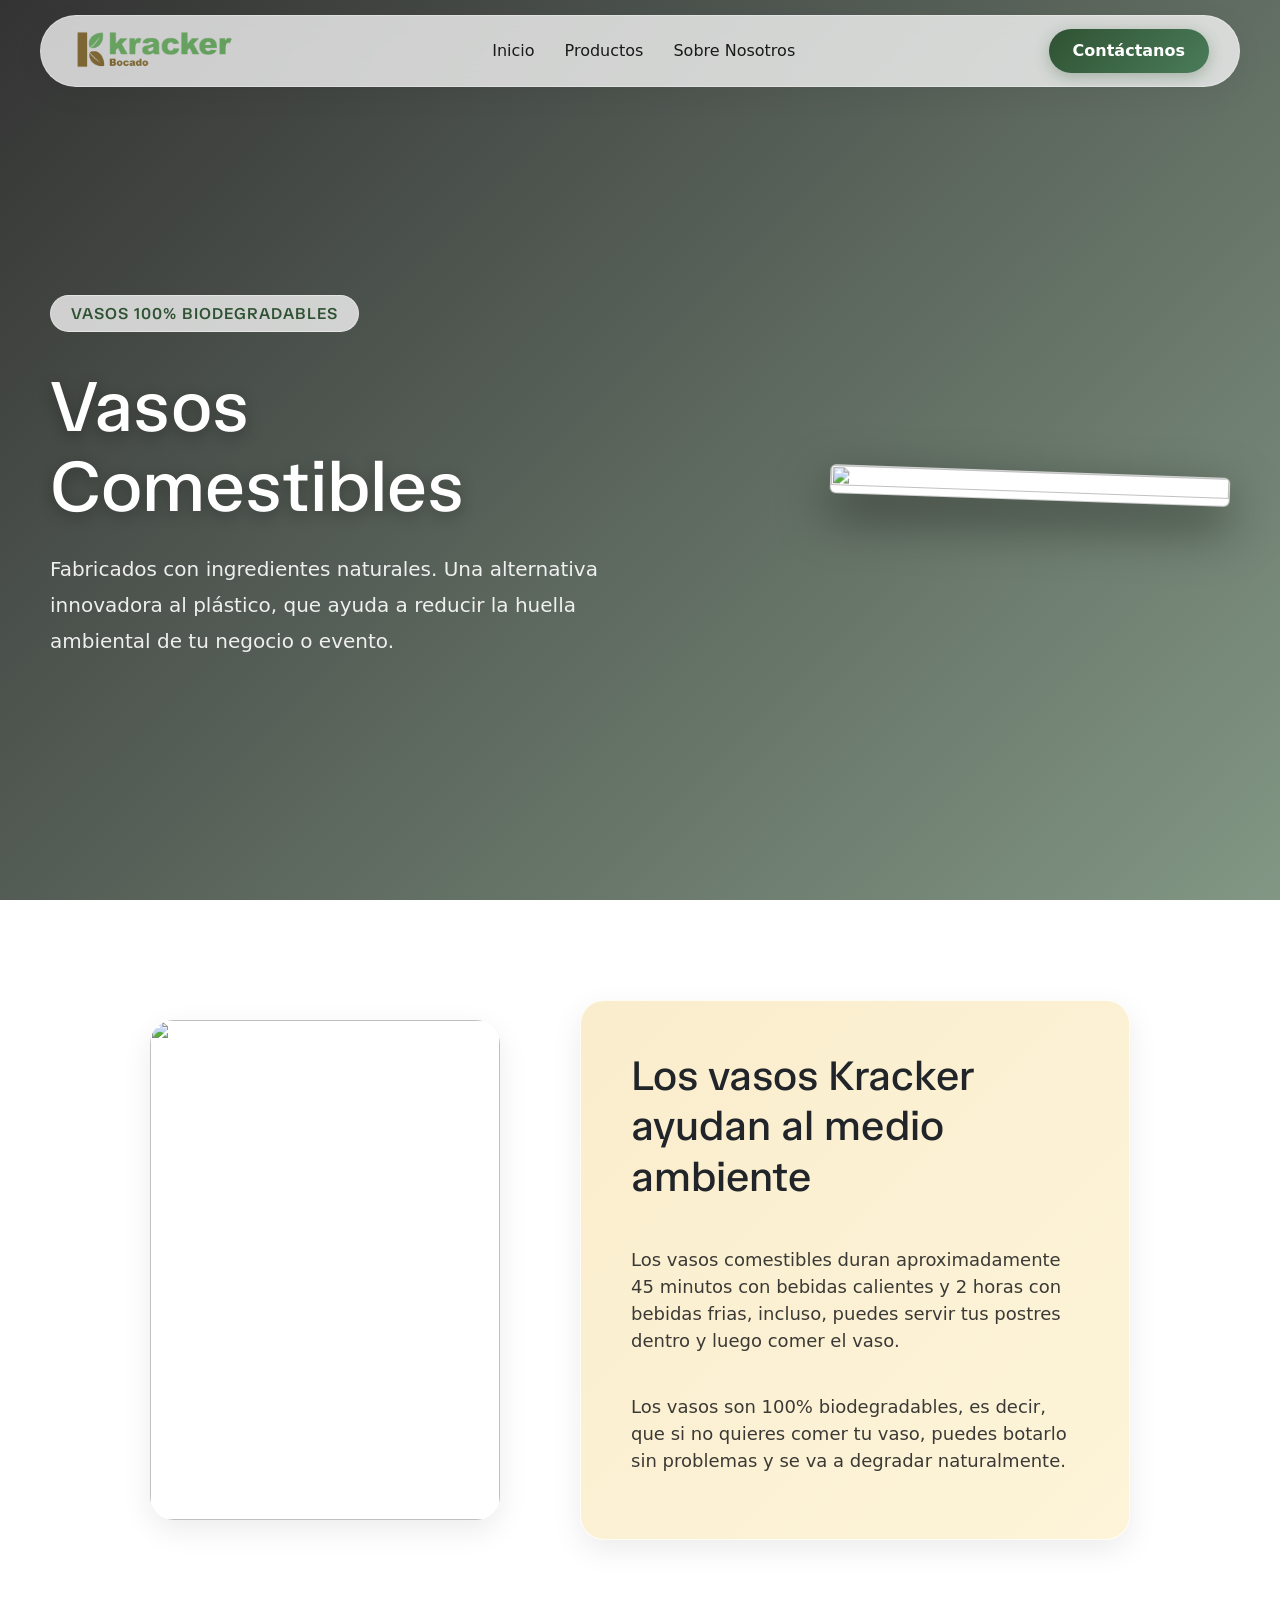
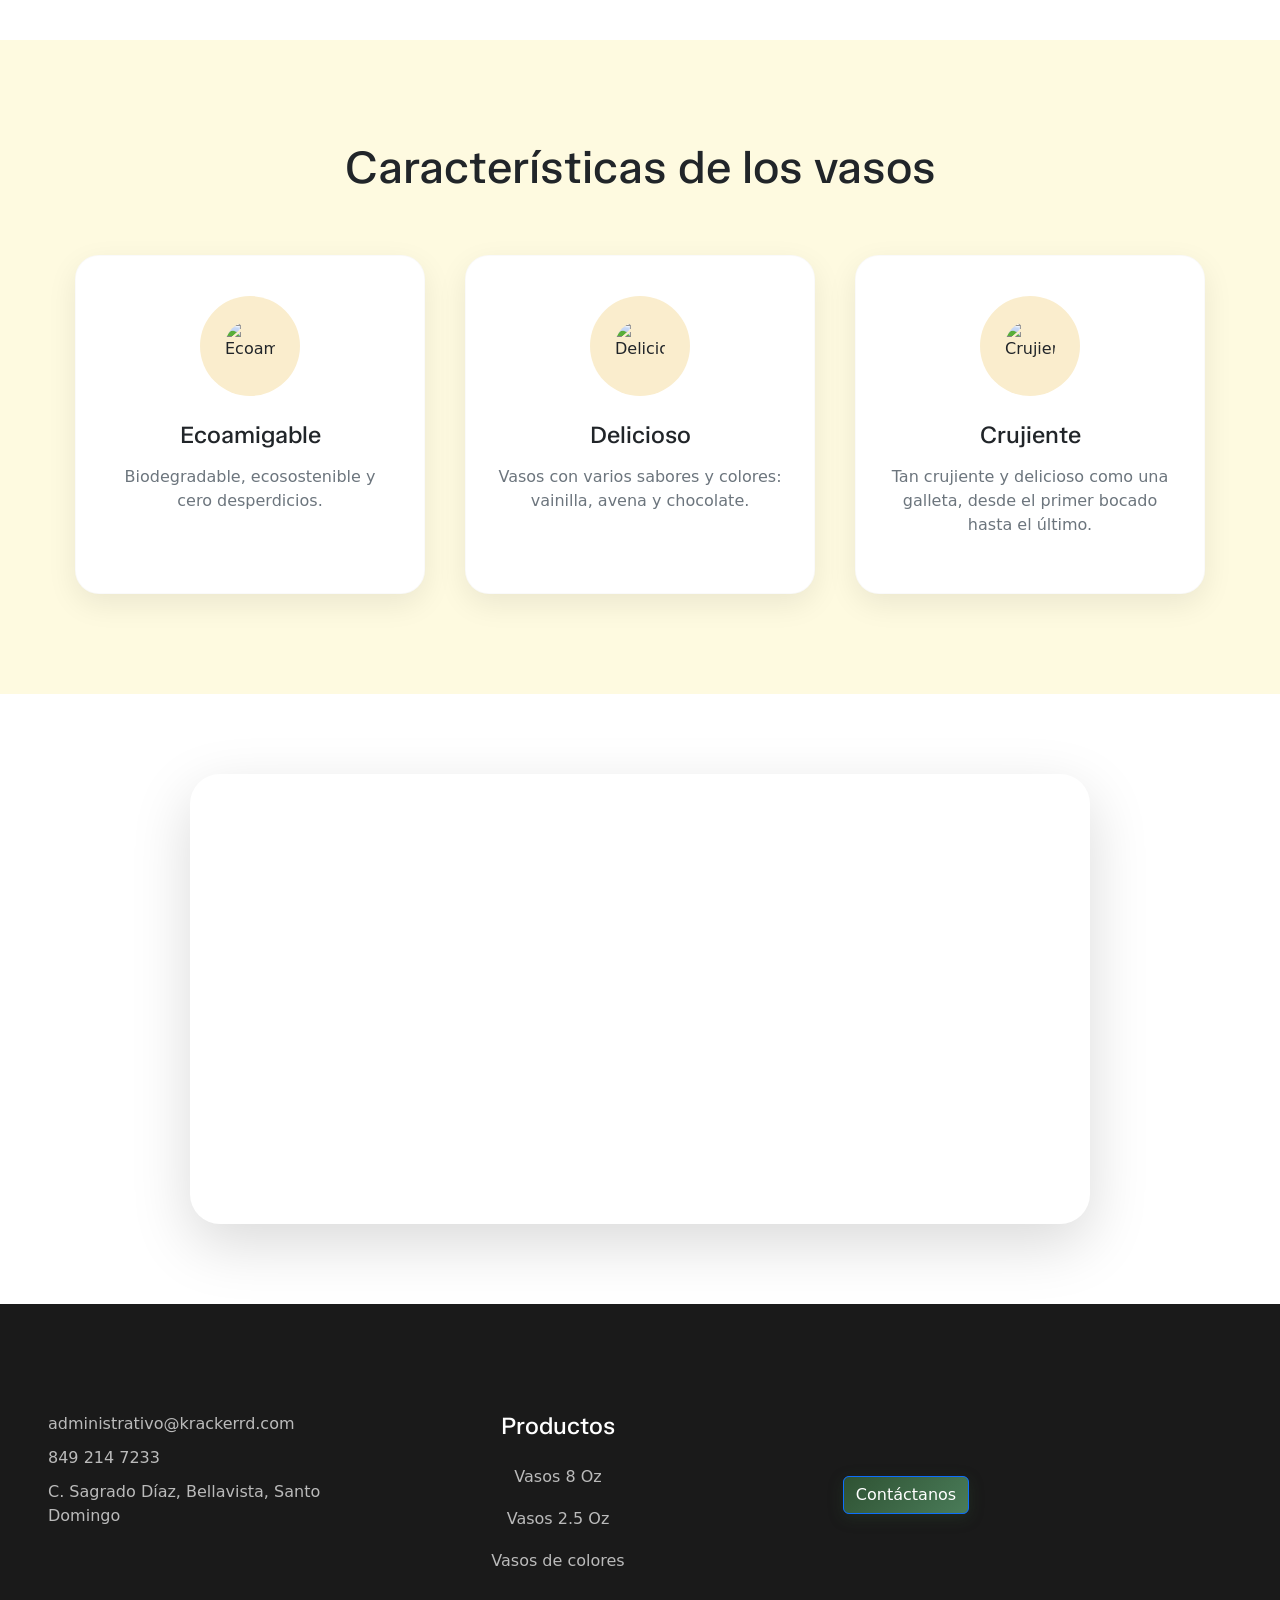
==== index.html @ 00e5e2a7 "Añadiendo mi proyecto a github" ====
<!DOCTYPE html>
<html lang="en">
<head>  
    <meta charset="UTF-8">
    <meta name="viewport" content="width=device-width, initial-scale=1.0">
    <meta name="description" content="Vasos 100% biodegradables y comestibles Kracker. Una alternativa eco-amigable y deliciosa al plástico.">
    <link rel="stylesheet" href="css/normalize.css">
    <link rel="preload" href="css/styles.css" as="style">
    <link rel="stylesheet" href="css/styles.css">
    <link rel="preconnect" href="https://fonts.googleapis.com">
    <link rel="preconnect" href="https://fonts.gstatic.com" crossorigin>
    <link href="https://fonts.googleapis.com/css2?family=TASA+Orbiter:wght@400..800&display=swap" rel="stylesheet">
    <link href="https://cdn.jsdelivr.net/npm/bootstrap@5.3.8/dist/css/bootstrap.min.css" rel="stylesheet" integrity="sha384-sRIl4kxILFvY47J16cr9ZwB07vP4J8+LH7qKQnuqkuIAvNWLzeN8tE5YBujZqJLB" crossorigin="anonymous">
    <title>Kracker - Vasos Comestibles y Biodegradables</title>
</head>
<body>
    <nav class="NavBar">
        <a href="index.html"><img src="/imagenes/Kracker Logo.png" alt="Logo" class="logo"></a>
        <div class="nav-links">
            <a href="index.html">Inicio</a>
            <a href="productos.html">Productos</a>
            <a href="Nosotros.html">Sobre Nosotros</a>
        </div>
        <a href="contacto.html" class="btn-contacto">Contáctanos</a>
    </nav>

    <section class="Inicial">
        <div class="overlay"></div>
        <div class="contenido">
            <div class="texto">
                <h4>Vasos 100% Biodegradables</h4>
                <h2>Vasos Comestibles</h2>
                <p>Fabricados con ingredientes naturales. Una alternativa innovadora al plástico, que ayuda a reducir la huella ambiental de tu negocio o evento.</p>
            </div>

            <div class="card">
                <img src="/imagenes/Vaso bien decorado.JPG" alt="" >
            </div>
        </div>
    </section>

    <section class="SecMedia">
        <div class="contenidoMedio">
            <div class="cardMedio">
                <img src="/imagenes/VasoAvena.JPG" alt="">
            </div>

            <div class="card2">
                <div>
                    <h2>Los vasos Kracker ayudan al medio ambiente</h2><br>
                    <p>Los vasos comestibles duran aproximadamente 45 minutos con bebidas calientes y 2 horas con bebidas frias, incluso, puedes servir tus postres dentro y luego comer el vaso.</p><br>
                    <p>Los vasos son 100% biodegradables, es decir, que si no quieres comer tu vaso, puedes botarlo sin problemas y se va a degradar naturalmente.</p>
                </div>
            </div>
        </div>

    </section>

    <section class="Seccion3">
        <h2>Características de los vasos</h2>
        <div class="Caracteristicas">
            <div class="CaracteristicasCard">
                <img class="ecology" src="https://www.svgrepo.com/show/147046/ecology.svg" alt="Ecoamigable">
                <h4>Ecoamigable</h4>
                <p>Biodegradable, ecosostenible y cero desperdicios.</p>
            </div>

            <div class="CaracteristicasCard">
                <img src="https://www.svgrepo.com/show/453029/yummy.svg" alt="Delicioso">
                <h4>Delicioso</h4>
                <p>Vasos con varios sabores y colores: vainilla, avena y chocolate.</p>
            </div>

            <div class="CaracteristicasCard">
                <img src="https://www.svgrepo.com/show/313768/cookie-bite-solid.svg" alt="Crujiente">
                <h4>Crujiente</h4>
                <p>Tan crujiente y delicioso como una galleta, desde el primer bocado hasta el último.</p>
            </div>
        </div>
    </section>
    
    <div class="ContenedorVideo">
        <video src="./imagenes/La linda.mov" autoplay loop muted></video>
    </div>

    <footer class="mt-auto">
        <div class="row text-white container p-5"> 
            <div class="col-md-4 ">
                <p>administrativo@krackerrd.com</p>
                <p>849 214 7233</p>
                <p>C. Sagrado Díaz, Bellavista,  Santo Domingo</p>
            </div>
    
            <div class="col-md-4 text-center">
                <h2>Productos</h2>

                <div class="d-flex  align-items-center footerA">
                    <a class="Productos p-1" href="#">Vasos 8 Oz</a>
                    <a class="Productos p-1" href="#">Vasos 2.5 Oz</a>
                    <a class="Productos p-1" href="#">Vasos de colores</a>
                </div>
            </div>
    
            <div class="col-md-4 d-flex justify-content-center align-items-center">
                <button class="btn btn-primary">Contáctanos</button>
            </div>
        </div>
    </footer>


</body>
</html>
---- css/styles.css ----
@import url('https://fonts.googleapis.com/css2?family=Outfit:wght@300;400;500;600;700&display=swap');

:root {
    /* Color Palette - Eco Premium */
    --primary-color: #2F5233;     /* Elegant Forest Green */
    --primary-light: #4A7C59;    /* Lighter Green */
    --accent-color: #D4A373;     /* Elegant Gold/Tan */
    --accent-light: #FAEDCD;     /* Soft Cream */
    --bg-color: #FEFAE0;         /* Warm Off-white */
    --text-dark: #1A1A1A;        /* Almost Black for text */
    --text-light: #6c757d;       /* Soft Gray */
    --white: #FFFFFF;
    
    /* Glassmorphism */
    --glass-bg: rgba(255, 255, 255, 0.75);
    --glass-border: rgba(255, 255, 255, 0.3);
    --glass-shadow: 0 8px 32px 0 rgba(0, 0, 0, 0.05);
    
    /* Effects */
    --card-shadow: 0 10px 30px rgba(0, 0, 0, 0.08);
    --card-shadow-hover: 0 15px 40px rgba(47, 82, 51, 0.15);
    --transition: all 0.3s cubic-bezier(0.25, 0.8, 0.25, 1);
    
    /* Typography */
    --font-heading: "TASA Orbiter", "Outfit", sans-serif;
    --font-body: "Outfit", sans-serif;
}

* {
    box-sizing: border-box;
    margin: 0;
    padding: 0;
}

body {
    font-family: var(--font-body);
    background-color: var(--bg-color);
    color: var(--text-dark);
    line-height: 1.6;
    overflow-x: hidden;
}

h1, h2, h3, h4, h5, h6 {
    font-family: var(--font-heading);
    font-weight: 700;
    color: var(--primary-color);
}

/* Animations */
@keyframes fadeInDown {
    from { opacity: 0; transform: translateY(-20px); }
    to { opacity: 1; transform: translateY(0); }
}

@keyframes fadeInUp {
    from { opacity: 0; transform: translateY(20px); }
    to { opacity: 1; transform: translateY(0); }
}

/* Navbar Premium Glassmorphism */
.NavBar {
    position: fixed;
    top: 15px;
    left: 50%;
    transform: translateX(-50%);
    width: 95%;
    max-width: 1200px;
    z-index: 1000;
    display: flex;
    align-items: center;
    justify-content: space-between;
    padding: 10px 30px;
    
    /* Glass effect */
    background: var(--glass-bg);
    backdrop-filter: blur(12px);
    -webkit-backdrop-filter: blur(12px);
    border: 1px solid var(--glass-border);
    border-radius: 50px;
    box-shadow: var(--glass-shadow);
    
    animation: fadeInDown 0.8s ease-out;
}

.NavBar .logo {
    height: 50px;
    transition: transform 0.3s ease;
}

.NavBar .logo:hover {
    transform: scale(1.05);
}

.NavBar .nav-links {
    display: flex;
    gap: 30px;
}

.NavBar .nav-links a {
    text-decoration: none;
    color: var(--text-dark);
    font-weight: 500;
    font-size: 16px;
    transition: var(--transition);
    position: relative;
}

.NavBar .nav-links a::after {
    content: '';
    position: absolute;
    width: 0;
    height: 2px;
    bottom: -4px;
    left: 0;
    background-color: var(--primary-color);
    transition: var(--transition);
}

.NavBar .nav-links a:hover {
    color: var(--primary-color);
}

.NavBar .nav-links a:hover::after {
    width: 100%;
}

.btn-contacto, .btn-primary {
    background: linear-gradient(135deg, var(--primary-color), var(--primary-light));
    color: var(--white);
    padding: 10px 24px;
    border-radius: 30px;
    font-weight: 600;
    text-decoration: none;
    border: none;
    transition: var(--transition);
    box-shadow: 0 4px 15px rgba(47, 82, 51, 0.3);
    cursor: pointer;
}

.btn-contacto:hover, .btn-primary:hover {
    transform: translateY(-2px);
    box-shadow: 0 6px 20px rgba(47, 82, 51, 0.4);
    color: var(--white);
}

/* Home - Hero Section */
.Inicial {
    position: relative;
    width: 100%;
    min-height: 100vh;
    display: flex;
    align-items: center;
    justify-content: center;
    padding: 120px 50px 50px;
    background-image: url('../imagenes/FondoKracker.JPG');
    background-size: cover;
    background-position: center;
    background-attachment: fixed;
}

.overlay {
    position: absolute;
    top: 0;
    left: 0;
    width: 100%;
    height: 100%;
    background: linear-gradient(135deg, rgba(0,0,0,0.8) 0%, rgba(47,82,51,0.6) 100%);
    z-index: 1;
}

.contenido {
    display: flex;
    align-items: center;
    justify-content: space-between;
    max-width: 1200px;
    width: 100%;
    gap: 60px;
    position: relative;
    z-index: 2;
    animation: fadeInUp 1s ease-out 0.3s both;
}

.texto {
    color: var(--white);
    max-width: 600px;
}

.texto h4 {
    background: var(--glass-bg);
    backdrop-filter: blur(10px);
    color: var(--primary-color);
    display: inline-block;
    padding: 8px 20px;
    border-radius: 30px;
    margin-bottom: 20px;
    font-size: 16px;
    font-weight: 600;
    text-transform: uppercase;
    letter-spacing: 1px;
    border: 1px solid rgba(255,255,255,0.4);
}

.texto h2 {
    font-size: 72px;
    line-height: 1.1;
    margin: 15px 0 25px;
    color: var(--white);
    text-shadow: 0 4px 15px rgba(0,0,0,0.3);
}

.texto p {
    font-size: 20px;
    line-height: 1.8;
    color: rgba(255,255,255,0.9);
    font-weight: 300;
}

.card {
    width: 400px;
    height: 500px;
    border-radius: 20px;
    overflow: hidden;
    box-shadow: 0 20px 50px rgba(0,0,0,0.5);
    border: 2px solid rgba(255,255,255,0.1);
    transform: rotate(2deg);
    transition: var(--transition);
}

.card:hover {
    transform: rotate(0deg) scale(1.02);
}

.card img {
    width: 100%;
    height: 100%;
    object-fit: cover;
}

/* Home - Middle Section */
.SecMedia {
    position: relative;
    width: 100%;
    padding: 100px 50px;
    background-color: var(--white);
    overflow: hidden;
}

.contenidoMedio {
    display: flex;
    align-items: center;
    justify-content: center;
    max-width: 1200px;
    margin: 0 auto;
    gap: 80px;
}

.cardMedio {
    width: 350px;
    height: 500px;
    border-radius: 24px;
    overflow: hidden;
    box-shadow: var(--card-shadow);
    position: relative;
    transition: var(--transition);
}

.cardMedio:hover {
    transform: translateY(-10px);
    box-shadow: var(--card-shadow-hover);
}

.cardMedio img {
    width: 100%;
    height: 100%;
    object-fit: cover;
}

.card2 {
    width: 550px;
    border-radius: 24px;
    background: linear-gradient(135deg, var(--accent-light), #fdf4d9);
    padding: 50px;
    box-shadow: var(--card-shadow);
    border: 1px solid rgba(255,255,255,0.8);
}

.card2 h2 {
    font-size: 42px;
    margin-bottom: 20px;
    line-height: 1.2;
}

.card2 p {
    font-size: 18px;
    color: var(--text-dark);
    margin-bottom: 15px;
    opacity: 0.85;
}

/* Home - Features */
.Seccion3 {
    padding: 100px 20px;
    background-color: var(--bg-color);
    text-align: center;
}

.Seccion3 h2 {
    font-size: 46px;
    margin-bottom: 60px;
}

.Caracteristicas {
    display: flex;
    justify-content: center;
    gap: 40px;
    max-width: 1200px;
    margin: 0 auto;
    flex-wrap: wrap;
}

.CaracteristicasCard {
    background-color: var(--white);
    border-radius: 24px;
    flex: 1 1 300px;
    max-width: 350px;
    display: flex;
    flex-direction: column;
    align-items: center;
    padding: 40px 30px;
    box-shadow: var(--card-shadow);
    transition: var(--transition);
    border: 1px solid rgba(0,0,0,0.02);
}

.CaracteristicasCard img {
    width: 100px;
    height: 100px;
    padding: 25px;
    background: var(--accent-light);
    border-radius: 50%;
    margin-bottom: 25px;
    transition: var(--transition);
}

.CaracteristicasCard:hover {
    transform: translateY(-10px);
    box-shadow: var(--card-shadow-hover);
}

.CaracteristicasCard:hover img {
    background: var(--primary-light);
    transform: rotate(10deg);
}

.CaracteristicasCard h4 {
    font-size: 24px;
    margin-bottom: 15px;
}

.CaracteristicasCard p {
    font-size: 16px;
    color: var(--text-light);
    text-align: center;
}

/* Home - Video Section */
.ContenedorVideo {
    display: flex;
    justify-content: center;
    align-items: center;
    padding: 80px 20px;
    background-color: var(--white);
}

video {
    max-width: 900px;
    width: 100%;
    border-radius: 30px;
    box-shadow: 0 20px 60px rgba(0,0,0,0.15);
    outline: none;
}

/* Products Page */
.ProductosContainer {
    display: flex;
    max-width: 1200px;
    margin: 0 auto;
    gap: 60px;
    padding: 150px 40px 80px;
}

.ImagenVertical {
    flex: 1;
    position: sticky;
    top: 100px;
    height: fit-content;
}

.ImagenVertical img {
    width: 100%;
    border-radius: 24px;
    box-shadow: var(--card-shadow);
}

.ProductosDerecha {
    flex: 1.5;
    display: grid;
    grid-template-columns: repeat(auto-fill, minmax(280px, 1fr));
    gap: 30px;
}

.producto {
    background: var(--white);
    border-radius: 20px;
    overflow: hidden;
    box-shadow: var(--card-shadow);
    transition: var(--transition);
    border: 1px solid rgba(0,0,0,0.03);
}

.producto:hover {
    transform: translateY(-8px);
    box-shadow: var(--card-shadow-hover);
}

.producto img {
    width: 100%;
    height: 250px;
    object-fit: cover;
    transition: transform 0.5s ease;
}

.producto:hover img {
    transform: scale(1.05);
}

.producto h3 {
    margin: 20px 20px 10px;
    font-size: 22px;
}

.producto p {
    font-size: 15px;
    color: var(--text-light);
    margin: 0 20px 25px;
}

/* Coffee Section */
.SectionCafe {
    margin: 80px auto 120px;
    max-width: 1200px;
    position: relative;
    height: 500px;
    display: flex;
    align-items: center;
    padding: 0 40px;
}

.SectionCafe .TextoCafe {
    width: 500px;
    background: var(--glass-bg);
    backdrop-filter: blur(15px);
    border-radius: 30px;
    border: 1px solid rgba(255,255,255,0.5);
    box-shadow: var(--card-shadow);
    padding: 60px 50px;
    position: absolute;
    left: 40px;
    z-index: 2;
}

.SectionCafe .TextoCafe h1 {
    font-size: 48px;
    margin-bottom: 20px;
    color: #6d4c41;
}

.SectionCafe .TextoCafe p {
    font-size: 18px;
    color: var(--text-dark);
}

.ImgCafe {
    position: absolute;
    right: 40px;
    width: 65%;
    height: 100%;
    border-radius: 40px;
    overflow: hidden;
    box-shadow: var(--card-shadow);
}

.ImgCafe img {
    width: 100%;
    height: 100%;
    object-fit: cover;
}

/* About Us Page */
.Nosh1 {
    font-size: 64px;
    text-align: center;
    padding-top: 160px;
    margin-bottom: 40px;
    color: var(--primary-color);
}

.NosContenedor {
    max-width: 1200px;
    margin: 0 auto;
    padding: 0 40px 100px;
    display: flex;
    flex-direction: column;
    gap: 80px;
}

.ParteArriba, .ParteAbajo {
    display: flex;
    align-items: center;
    gap: 60px;
}

.ParteAbajo {
    flex-direction: row-reverse;
}

.ParteArriba p, .ParteAbajo p {
    font-size: 18px;
    margin-bottom: 20px;
    color: var(--text-dark);
    opacity: 0.9;
}

.ContenedorImg img {
    width: 100%;
    max-width: 500px;
    border-radius: 30px;
    box-shadow: var(--card-shadow);
    transition: var(--transition);
}

.ContenedorImg img:hover {
    transform: scale(1.02);
}

/* Values */
.Valores {
    background-color: var(--white);
    padding: 100px 20px;
    text-align: center;
}

.Valores h2 {
    font-size: 48px;
    margin-bottom: 70px;
}

.ValoresContenedor {
    display: flex;
    justify-content: center;
    flex-wrap: wrap;
    gap: 50px;
    max-width: 1200px;
    margin: 0 auto;
}

.Valor {
    width: 300px;
    padding: 40px 20px;
    background: var(--bg-color);
    border-radius: 24px;
    box-shadow: var(--card-shadow);
    transition: var(--transition);
}

.Valor:hover {
    transform: translateY(-10px);
    box-shadow: var(--card-shadow-hover);
}

.Circulo {
    width: 120px;
    height: 120px;
    background-color: var(--white);
    margin: 0 auto 25px;
    border-radius: 50%;
    display: flex;
    align-items: center;
    justify-content: center;
    box-shadow: 0 10px 20px rgba(0,0,0,0.05);
}

.Circulo img {
    width: 50%;
    height: 50%;
    object-fit: contain;
}

/* Contact Page */
.ContactoContenedor {
    display: flex;
    flex-wrap: wrap;
    gap: 40px;
    justify-content: center;
    padding: 160px 40px 100px;
    max-width: 1200px;
    margin: 0 auto;
}

.ContenedorCard {
    flex: 1;
    min-width: 400px;
    border-radius: 24px;
    padding: 50px;
    box-shadow: var(--card-shadow);
}

.TextoCard {
    background: linear-gradient(135deg, var(--primary-color), var(--primary-light));
    color: var(--white);
    display: flex;
    flex-direction: column;
    justify-content: center;
}

.TextoCard h2 {
    color: var(--white);
    font-size: 48px;
    margin-bottom: 20px;
}

.TextoCard p {
    font-size: 20px;
    opacity: 0.9;
}

.FormCard {
    background-color: var(--white);
}

.FormCard form {
    display: flex;
    flex-direction: column;
    gap: 20px;
}

.FormCard form label {
    font-weight: 600;
    color: var(--text-dark);
    margin-bottom: -10px;
}

.FormCard form input,
.FormCard form textarea {
    padding: 15px;
    border-radius: 12px;
    border: 1px solid #e0e0e0;
    background: #f9f9f9;
    font-family: var(--font-body);
    font-size: 16px;
    transition: var(--transition);
}

.FormCard form input:focus,
.FormCard form textarea:focus {
    outline: none;
    border-color: var(--primary-color);
    background: var(--white);
    box-shadow: 0 0 0 4px rgba(47, 82, 51, 0.1);
}

.FormCard form button {
    margin-top: 10px;
    padding: 16px;
    border: none;
    border-radius: 12px;
    background: linear-gradient(135deg, var(--primary-color), var(--primary-light));
    color: var(--white);
    font-size: 18px;
    font-weight: 600;
    cursor: pointer;
    transition: var(--transition);
    box-shadow: 0 4px 15px rgba(47, 82, 51, 0.3);
}

.FormCard form button:hover {
    transform: translateY(-2px);
    box-shadow: 0 8px 25px rgba(47, 82, 51, 0.4);
}

/* Footer */
footer {
    background-color: var(--text-dark);
    color: var(--white) !important;
    padding: 60px 0;
}

footer p {
    color: rgba(255,255,255,0.7);
    margin-bottom: 10px;
}

footer h2 {
    color: var(--white);
    font-size: 24px;
    margin-bottom: 20px;
}

.footerA {
    display: flex;
    flex-direction: column;
    gap: 10px;
}

.footerA a {
    color: rgba(255,255,255,0.7);
    text-decoration: none;
    transition: var(--transition);
}

.footerA a:hover {
    color: var(--primary-color);
    padding-left: 5px;
}

/* Responsive Design */
@media screen and (max-width: 1024px) {
    .contenido { flex-direction: column; text-align: center; }
    .texto h2 { font-size: 56px; }
    .card { transform: rotate(0); width: 100%; max-width: 500px; height: 400px; }
    
    .contenidoMedio { flex-direction: column; }
    .cardMedio { width: 100%; max-width: 500px; }
    .card2 { width: 100%; }
    
    .ProductosContainer { flex-direction: column; }
    .ImagenVertical { position: static; }
    
    .SectionCafe { flex-direction: column; height: auto; padding: 0; }
    .SectionCafe .TextoCafe { position: static; width: 100%; margin-bottom: 40px; }
    .ImgCafe { position: static; width: 100%; }
    
    .ParteArriba, .ParteAbajo { flex-direction: column; text-align: center; }
}

@media screen and (max-width: 768px) {
    .NavBar { padding: 10px 20px; }
    .NavBar .nav-links { display: none; /* In a real app, add a hamburger menu */ }
    
    .ContactoContenedor { padding: 120px 20px 80px; }
    .ContenedorCard { min-width: 100%; }
}
---- css/styles.css ----
@import url('https://fonts.googleapis.com/css2?family=Outfit:wght@300;400;500;600;700&display=swap');

:root {
    /* Color Palette - Eco Premium */
    --primary-color: #2F5233;     /* Elegant Forest Green */
    --primary-light: #4A7C59;    /* Lighter Green */
    --accent-color: #D4A373;     /* Elegant Gold/Tan */
    --accent-light: #FAEDCD;     /* Soft Cream */
    --bg-color: #FEFAE0;         /* Warm Off-white */
    --text-dark: #1A1A1A;        /* Almost Black for text */
    --text-light: #6c757d;       /* Soft Gray */
    --white: #FFFFFF;
    
    /* Glassmorphism */
    --glass-bg: rgba(255, 255, 255, 0.75);
    --glass-border: rgba(255, 255, 255, 0.3);
    --glass-shadow: 0 8px 32px 0 rgba(0, 0, 0, 0.05);
    
    /* Effects */
    --card-shadow: 0 10px 30px rgba(0, 0, 0, 0.08);
    --card-shadow-hover: 0 15px 40px rgba(47, 82, 51, 0.15);
    --transition: all 0.3s cubic-bezier(0.25, 0.8, 0.25, 1);
    
    /* Typography */
    --font-heading: "TASA Orbiter", "Outfit", sans-serif;
    --font-body: "Outfit", sans-serif;
}

* {
    box-sizing: border-box;
    margin: 0;
    padding: 0;
}

body {
    font-family: var(--font-body);
    background-color: var(--bg-color);
    color: var(--text-dark);
    line-height: 1.6;
    overflow-x: hidden;
}

h1, h2, h3, h4, h5, h6 {
    font-family: var(--font-heading);
    font-weight: 700;
    color: var(--primary-color);
}

/* Animations */
@keyframes fadeInDown {
    from { opacity: 0; transform: translateY(-20px); }
    to { opacity: 1; transform: translateY(0); }
}

@keyframes fadeInUp {
    from { opacity: 0; transform: translateY(20px); }
    to { opacity: 1; transform: translateY(0); }
}

/* Navbar Premium Glassmorphism */
.NavBar {
    position: fixed;
    top: 15px;
    left: 50%;
    transform: translateX(-50%);
    width: 95%;
    max-width: 1200px;
    z-index: 1000;
    display: flex;
    align-items: center;
    justify-content: space-between;
    padding: 10px 30px;
    
    /* Glass effect */
    background: var(--glass-bg);
    backdrop-filter: blur(12px);
    -webkit-backdrop-filter: blur(12px);
    border: 1px solid var(--glass-border);
    border-radius: 50px;
    box-shadow: var(--glass-shadow);
    
    animation: fadeInDown 0.8s ease-out;
}

.NavBar .logo {
    height: 50px;
    transition: transform 0.3s ease;
}

.NavBar .logo:hover {
    transform: scale(1.05);
}

.NavBar .nav-links {
    display: flex;
    gap: 30px;
}

.NavBar .nav-links a {
    text-decoration: none;
    color: var(--text-dark);
    font-weight: 500;
    font-size: 16px;
    transition: var(--transition);
    position: relative;
}

.NavBar .nav-links a::after {
    content: '';
    position: absolute;
    width: 0;
    height: 2px;
    bottom: -4px;
    left: 0;
    background-color: var(--primary-color);
    transition: var(--transition);
}

.NavBar .nav-links a:hover {
    color: var(--primary-color);
}

.NavBar .nav-links a:hover::after {
    width: 100%;
}

.btn-contacto, .btn-primary {
    background: linear-gradient(135deg, var(--primary-color), var(--primary-light));
    color: var(--white);
    padding: 10px 24px;
    border-radius: 30px;
    font-weight: 600;
    text-decoration: none;
    border: none;
    transition: var(--transition);
    box-shadow: 0 4px 15px rgba(47, 82, 51, 0.3);
    cursor: pointer;
}

.btn-contacto:hover, .btn-primary:hover {
    transform: translateY(-2px);
    box-shadow: 0 6px 20px rgba(47, 82, 51, 0.4);
    color: var(--white);
}

/* Home - Hero Section */
.Inicial {
    position: relative;
    width: 100%;
    min-height: 100vh;
    display: flex;
    align-items: center;
    justify-content: center;
    padding: 120px 50px 50px;
    background-image: url('../imagenes/FondoKracker.JPG');
    background-size: cover;
    background-position: center;
    background-attachment: fixed;
}

.overlay {
    position: absolute;
    top: 0;
    left: 0;
    width: 100%;
    height: 100%;
    background: linear-gradient(135deg, rgba(0,0,0,0.8) 0%, rgba(47,82,51,0.6) 100%);
    z-index: 1;
}

.contenido {
    display: flex;
    align-items: center;
    justify-content: space-between;
    max-width: 1200px;
    width: 100%;
    gap: 60px;
    position: relative;
    z-index: 2;
    animation: fadeInUp 1s ease-out 0.3s both;
}

.texto {
    color: var(--white);
    max-width: 600px;
}

.texto h4 {
    background: var(--glass-bg);
    backdrop-filter: blur(10px);
    color: var(--primary-color);
    display: inline-block;
    padding: 8px 20px;
    border-radius: 30px;
    margin-bottom: 20px;
    font-size: 16px;
    font-weight: 600;
    text-transform: uppercase;
    letter-spacing: 1px;
    border: 1px solid rgba(255,255,255,0.4);
}

.texto h2 {
    font-size: 72px;
    line-height: 1.1;
    margin: 15px 0 25px;
    color: var(--white);
    text-shadow: 0 4px 15px rgba(0,0,0,0.3);
}

.texto p {
    font-size: 20px;
    line-height: 1.8;
    color: rgba(255,255,255,0.9);
    font-weight: 300;
}

.card {
    width: 400px;
    height: 500px;
    border-radius: 20px;
    overflow: hidden;
    box-shadow: 0 20px 50px rgba(0,0,0,0.5);
    border: 2px solid rgba(255,255,255,0.1);
    transform: rotate(2deg);
    transition: var(--transition);
}

.card:hover {
    transform: rotate(0deg) scale(1.02);
}

.card img {
    width: 100%;
    height: 100%;
    object-fit: cover;
}

/* Home - Middle Section */
.SecMedia {
    position: relative;
    width: 100%;
    padding: 100px 50px;
    background-color: var(--white);
    overflow: hidden;
}

.contenidoMedio {
    display: flex;
    align-items: center;
    justify-content: center;
    max-width: 1200px;
    margin: 0 auto;
    gap: 80px;
}

.cardMedio {
    width: 350px;
    height: 500px;
    border-radius: 24px;
    overflow: hidden;
    box-shadow: var(--card-shadow);
    position: relative;
    transition: var(--transition);
}

.cardMedio:hover {
    transform: translateY(-10px);
    box-shadow: var(--card-shadow-hover);
}

.cardMedio img {
    width: 100%;
    height: 100%;
    object-fit: cover;
}

.card2 {
    width: 550px;
    border-radius: 24px;
    background: linear-gradient(135deg, var(--accent-light), #fdf4d9);
    padding: 50px;
    box-shadow: var(--card-shadow);
    border: 1px solid rgba(255,255,255,0.8);
}

.card2 h2 {
    font-size: 42px;
    margin-bottom: 20px;
    line-height: 1.2;
}

.card2 p {
    font-size: 18px;
    color: var(--text-dark);
    margin-bottom: 15px;
    opacity: 0.85;
}

/* Home - Features */
.Seccion3 {
    padding: 100px 20px;
    background-color: var(--bg-color);
    text-align: center;
}

.Seccion3 h2 {
    font-size: 46px;
    margin-bottom: 60px;
}

.Caracteristicas {
    display: flex;
    justify-content: center;
    gap: 40px;
    max-width: 1200px;
    margin: 0 auto;
    flex-wrap: wrap;
}

.CaracteristicasCard {
    background-color: var(--white);
    border-radius: 24px;
    flex: 1 1 300px;
    max-width: 350px;
    display: flex;
    flex-direction: column;
    align-items: center;
    padding: 40px 30px;
    box-shadow: var(--card-shadow);
    transition: var(--transition);
    border: 1px solid rgba(0,0,0,0.02);
}

.CaracteristicasCard img {
    width: 100px;
    height: 100px;
    padding: 25px;
    background: var(--accent-light);
    border-radius: 50%;
    margin-bottom: 25px;
    transition: var(--transition);
}

.CaracteristicasCard:hover {
    transform: translateY(-10px);
    box-shadow: var(--card-shadow-hover);
}

.CaracteristicasCard:hover img {
    background: var(--primary-light);
    transform: rotate(10deg);
}

.CaracteristicasCard h4 {
    font-size: 24px;
    margin-bottom: 15px;
}

.CaracteristicasCard p {
    font-size: 16px;
    color: var(--text-light);
    text-align: center;
}

/* Home - Video Section */
.ContenedorVideo {
    display: flex;
    justify-content: center;
    align-items: center;
    padding: 80px 20px;
    background-color: var(--white);
}

video {
    max-width: 900px;
    width: 100%;
    border-radius: 30px;
    box-shadow: 0 20px 60px rgba(0,0,0,0.15);
    outline: none;
}

/* Products Page */
.ProductosContainer {
    display: flex;
    max-width: 1200px;
    margin: 0 auto;
    gap: 60px;
    padding: 150px 40px 80px;
}

.ImagenVertical {
    flex: 1;
    position: sticky;
    top: 100px;
    height: fit-content;
}

.ImagenVertical img {
    width: 100%;
    border-radius: 24px;
    box-shadow: var(--card-shadow);
}

.ProductosDerecha {
    flex: 1.5;
    display: grid;
    grid-template-columns: repeat(auto-fill, minmax(280px, 1fr));
    gap: 30px;
}

.producto {
    background: var(--white);
    border-radius: 20px;
    overflow: hidden;
    box-shadow: var(--card-shadow);
    transition: var(--transition);
    border: 1px solid rgba(0,0,0,0.03);
}

.producto:hover {
    transform: translateY(-8px);
    box-shadow: var(--card-shadow-hover);
}

.producto img {
    width: 100%;
    height: 250px;
    object-fit: cover;
    transition: transform 0.5s ease;
}

.producto:hover img {
    transform: scale(1.05);
}

.producto h3 {
    margin: 20px 20px 10px;
    font-size: 22px;
}

.producto p {
    font-size: 15px;
    color: var(--text-light);
    margin: 0 20px 25px;
}

/* Coffee Section */
.SectionCafe {
    margin: 80px auto 120px;
    max-width: 1200px;
    position: relative;
    height: 500px;
    display: flex;
    align-items: center;
    padding: 0 40px;
}

.SectionCafe .TextoCafe {
    width: 500px;
    background: var(--glass-bg);
    backdrop-filter: blur(15px);
    border-radius: 30px;
    border: 1px solid rgba(255,255,255,0.5);
    box-shadow: var(--card-shadow);
    padding: 60px 50px;
    position: absolute;
    left: 40px;
    z-index: 2;
}

.SectionCafe .TextoCafe h1 {
    font-size: 48px;
    margin-bottom: 20px;
    color: #6d4c41;
}

.SectionCafe .TextoCafe p {
    font-size: 18px;
    color: var(--text-dark);
}

.ImgCafe {
    position: absolute;
    right: 40px;
    width: 65%;
    height: 100%;
    border-radius: 40px;
    overflow: hidden;
    box-shadow: var(--card-shadow);
}

.ImgCafe img {
    width: 100%;
    height: 100%;
    object-fit: cover;
}

/* About Us Page */
.Nosh1 {
    font-size: 64px;
    text-align: center;
    padding-top: 160px;
    margin-bottom: 40px;
    color: var(--primary-color);
}

.NosContenedor {
    max-width: 1200px;
    margin: 0 auto;
    padding: 0 40px 100px;
    display: flex;
    flex-direction: column;
    gap: 80px;
}

.ParteArriba, .ParteAbajo {
    display: flex;
    align-items: center;
    gap: 60px;
}

.ParteAbajo {
    flex-direction: row-reverse;
}

.ParteArriba p, .ParteAbajo p {
    font-size: 18px;
    margin-bottom: 20px;
    color: var(--text-dark);
    opacity: 0.9;
}

.ContenedorImg img {
    width: 100%;
    max-width: 500px;
    border-radius: 30px;
    box-shadow: var(--card-shadow);
    transition: var(--transition);
}

.ContenedorImg img:hover {
    transform: scale(1.02);
}

/* Values */
.Valores {
    background-color: var(--white);
    padding: 100px 20px;
    text-align: center;
}

.Valores h2 {
    font-size: 48px;
    margin-bottom: 70px;
}

.ValoresContenedor {
    display: flex;
    justify-content: center;
    flex-wrap: wrap;
    gap: 50px;
    max-width: 1200px;
    margin: 0 auto;
}

.Valor {
    width: 300px;
    padding: 40px 20px;
    background: var(--bg-color);
    border-radius: 24px;
    box-shadow: var(--card-shadow);
    transition: var(--transition);
}

.Valor:hover {
    transform: translateY(-10px);
    box-shadow: var(--card-shadow-hover);
}

.Circulo {
    width: 120px;
    height: 120px;
    background-color: var(--white);
    margin: 0 auto 25px;
    border-radius: 50%;
    display: flex;
    align-items: center;
    justify-content: center;
    box-shadow: 0 10px 20px rgba(0,0,0,0.05);
}

.Circulo img {
    width: 50%;
    height: 50%;
    object-fit: contain;
}

/* Contact Page */
.ContactoContenedor {
    display: flex;
    flex-wrap: wrap;
    gap: 40px;
    justify-content: center;
    padding: 160px 40px 100px;
    max-width: 1200px;
    margin: 0 auto;
}

.ContenedorCard {
    flex: 1;
    min-width: 400px;
    border-radius: 24px;
    padding: 50px;
    box-shadow: var(--card-shadow);
}

.TextoCard {
    background: linear-gradient(135deg, var(--primary-color), var(--primary-light));
    color: var(--white);
    display: flex;
    flex-direction: column;
    justify-content: center;
}

.TextoCard h2 {
    color: var(--white);
    font-size: 48px;
    margin-bottom: 20px;
}

.TextoCard p {
    font-size: 20px;
    opacity: 0.9;
}

.FormCard {
    background-color: var(--white);
}

.FormCard form {
    display: flex;
    flex-direction: column;
    gap: 20px;
}

.FormCard form label {
    font-weight: 600;
    color: var(--text-dark);
    margin-bottom: -10px;
}

.FormCard form input,
.FormCard form textarea {
    padding: 15px;
    border-radius: 12px;
    border: 1px solid #e0e0e0;
    background: #f9f9f9;
    font-family: var(--font-body);
    font-size: 16px;
    transition: var(--transition);
}

.FormCard form input:focus,
.FormCard form textarea:focus {
    outline: none;
    border-color: var(--primary-color);
    background: var(--white);
    box-shadow: 0 0 0 4px rgba(47, 82, 51, 0.1);
}

.FormCard form button {
    margin-top: 10px;
    padding: 16px;
    border: none;
    border-radius: 12px;
    background: linear-gradient(135deg, var(--primary-color), var(--primary-light));
    color: var(--white);
    font-size: 18px;
    font-weight: 600;
    cursor: pointer;
    transition: var(--transition);
    box-shadow: 0 4px 15px rgba(47, 82, 51, 0.3);
}

.FormCard form button:hover {
    transform: translateY(-2px);
    box-shadow: 0 8px 25px rgba(47, 82, 51, 0.4);
}

/* Footer */
footer {
    background-color: var(--text-dark);
    color: var(--white) !important;
    padding: 60px 0;
}

footer p {
    color: rgba(255,255,255,0.7);
    margin-bottom: 10px;
}

footer h2 {
    color: var(--white);
    font-size: 24px;
    margin-bottom: 20px;
}

.footerA {
    display: flex;
    flex-direction: column;
    gap: 10px;
}

.footerA a {
    color: rgba(255,255,255,0.7);
    text-decoration: none;
    transition: var(--transition);
}

.footerA a:hover {
    color: var(--primary-color);
    padding-left: 5px;
}

/* Responsive Design */
@media screen and (max-width: 1024px) {
    .contenido { flex-direction: column; text-align: center; }
    .texto h2 { font-size: 56px; }
    .card { transform: rotate(0); width: 100%; max-width: 500px; height: 400px; }
    
    .contenidoMedio { flex-direction: column; }
    .cardMedio { width: 100%; max-width: 500px; }
    .card2 { width: 100%; }
    
    .ProductosContainer { flex-direction: column; }
    .ImagenVertical { position: static; }
    
    .SectionCafe { flex-direction: column; height: auto; padding: 0; }
    .SectionCafe .TextoCafe { position: static; width: 100%; margin-bottom: 40px; }
    .ImgCafe { position: static; width: 100%; }
    
    .ParteArriba, .ParteAbajo { flex-direction: column; text-align: center; }
}

@media screen and (max-width: 768px) {
    .NavBar { padding: 10px 20px; }
    .NavBar .nav-links { display: none; /* In a real app, add a hamburger menu */ }
    
    .ContactoContenedor { padding: 120px 20px 80px; }
    .ContenedorCard { min-width: 100%; }
}
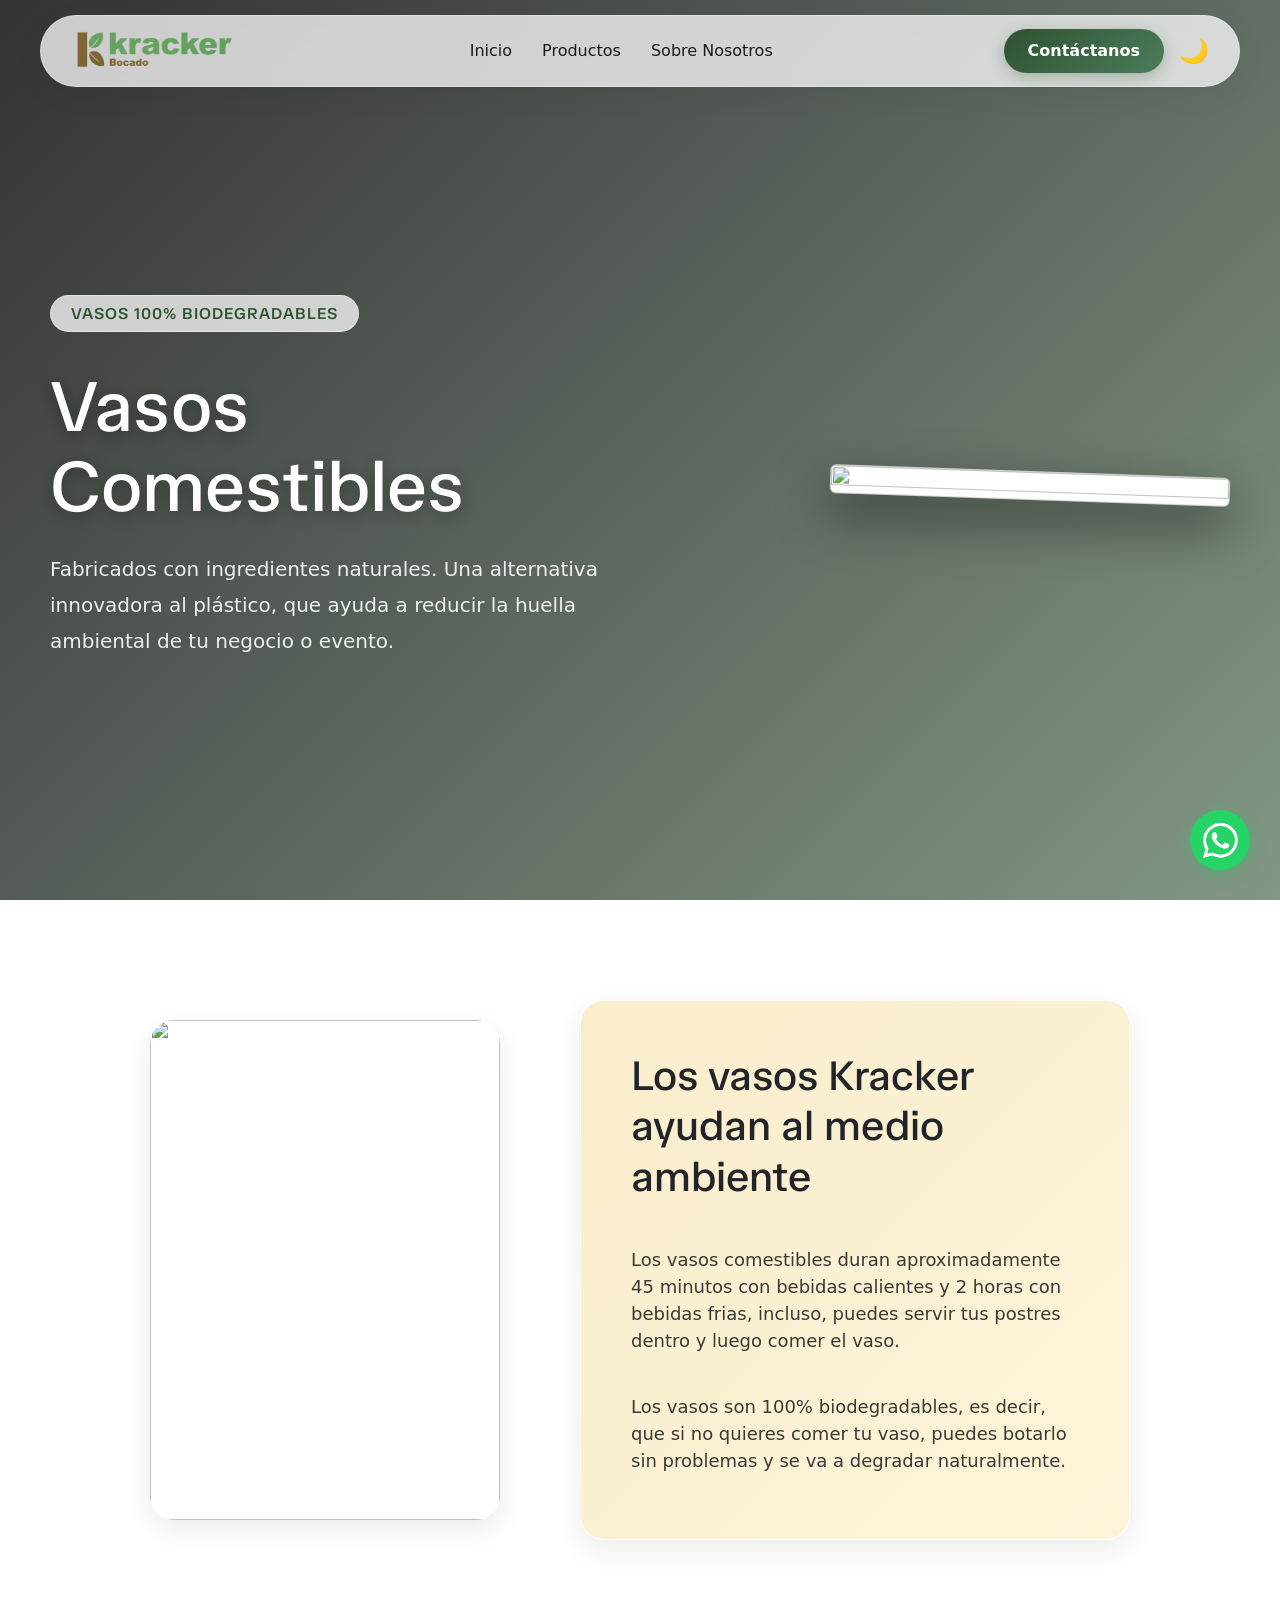
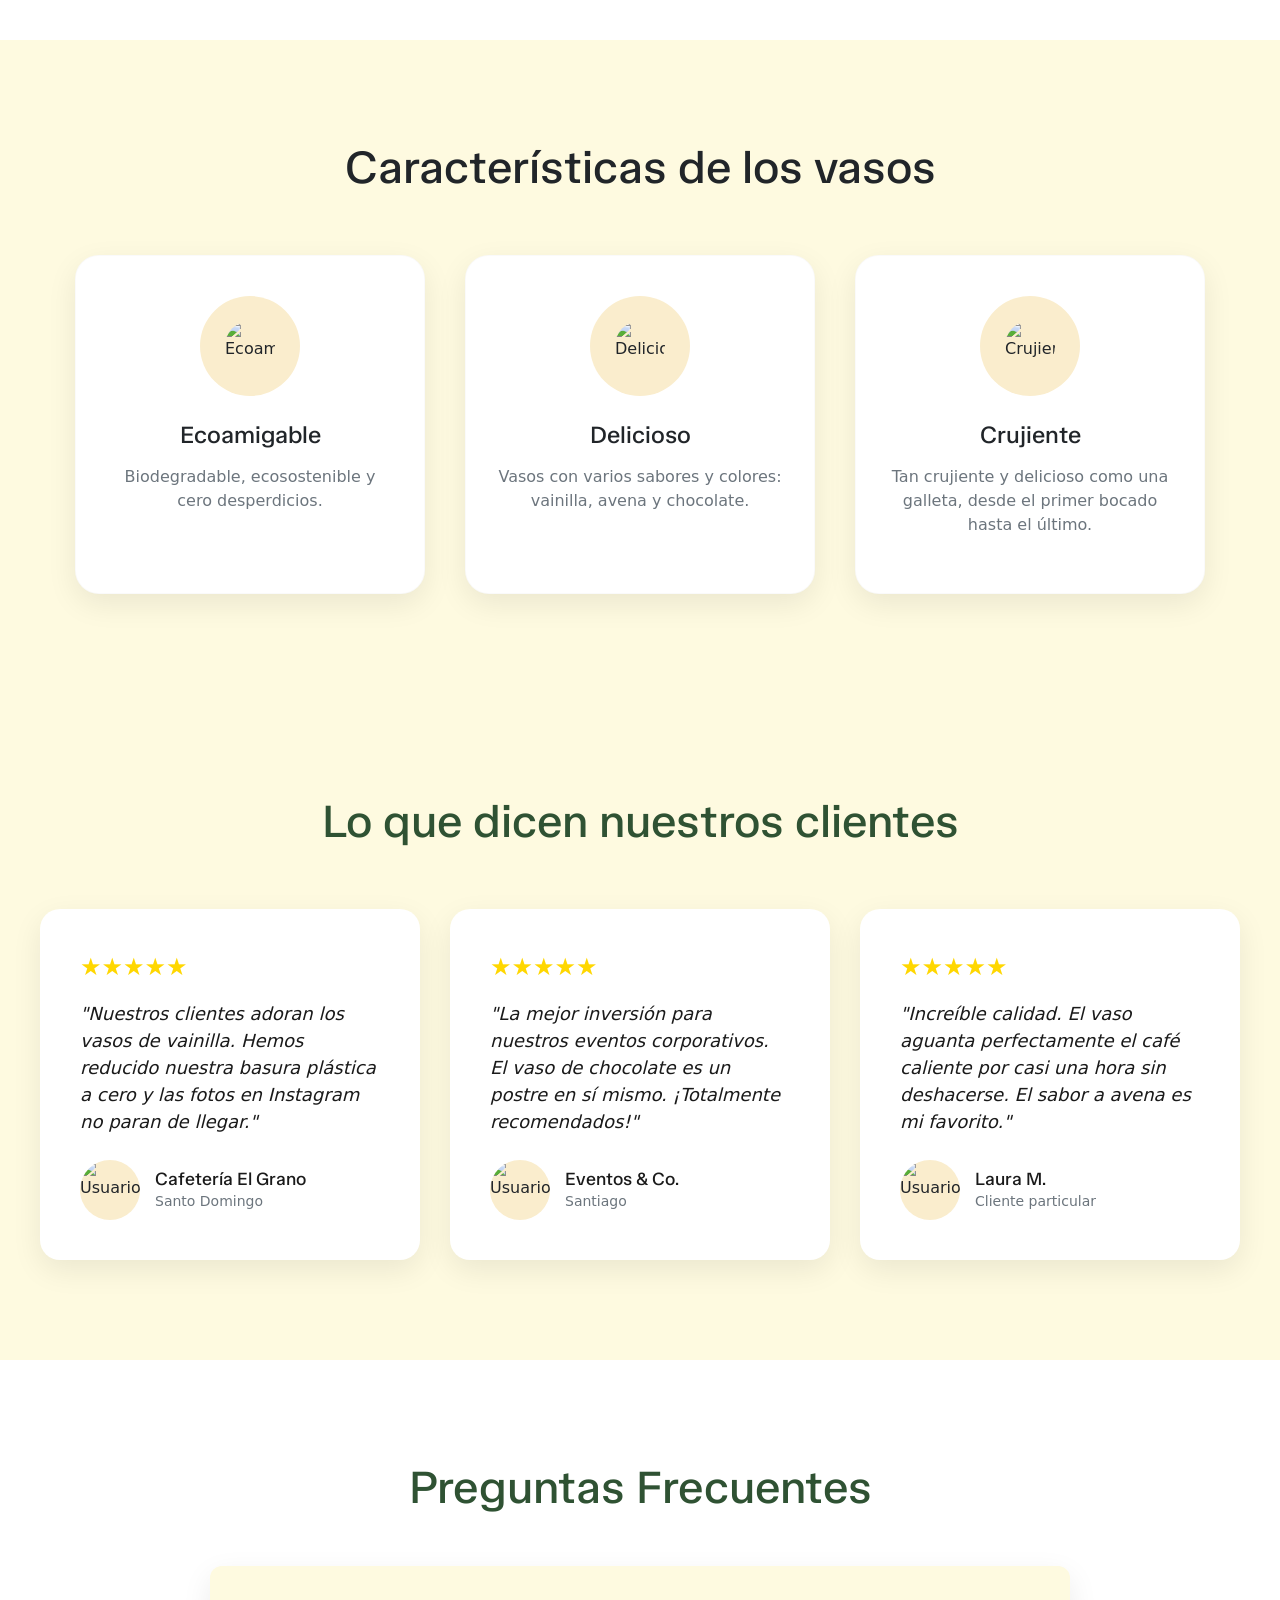
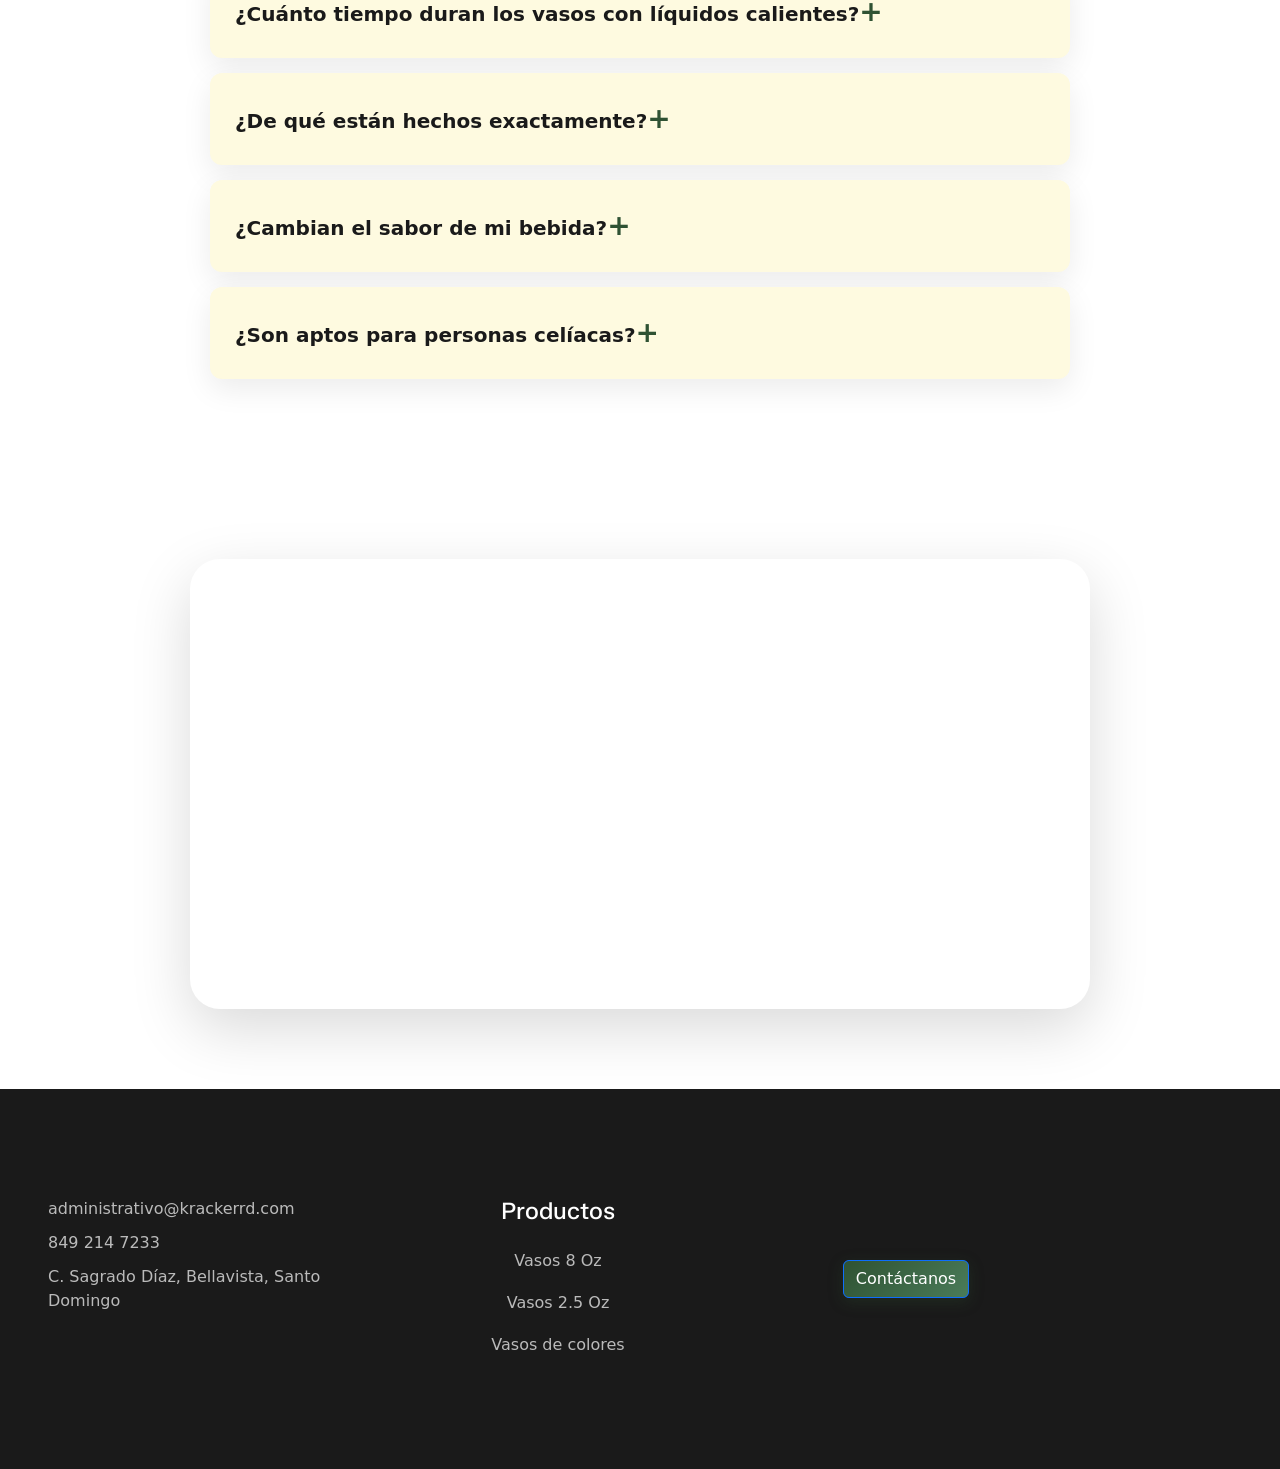
==== commit a7322988: "Agrgando cambios a la pagina" ====
--- a/index.html
+++ b/index.html
@@ -1,27 +1,35 @@
 <!DOCTYPE html>
 <html lang="en">
-<head>  
+
+<head>
     <meta charset="UTF-8">
     <meta name="viewport" content="width=device-width, initial-scale=1.0">
-    <meta name="description" content="Vasos 100% biodegradables y comestibles Kracker. Una alternativa eco-amigable y deliciosa al plástico.">
+    <meta name="description"
+        content="Vasos 100% biodegradables y comestibles Kracker. Una alternativa eco-amigable y deliciosa al plástico.">
     <link rel="stylesheet" href="css/normalize.css">
     <link rel="preload" href="css/styles.css" as="style">
     <link rel="stylesheet" href="css/styles.css">
+    <link rel="stylesheet" href="css/theme.css">
     <link rel="preconnect" href="https://fonts.googleapis.com">
     <link rel="preconnect" href="https://fonts.gstatic.com" crossorigin>
     <link href="https://fonts.googleapis.com/css2?family=TASA+Orbiter:wght@400..800&display=swap" rel="stylesheet">
-    <link href="https://cdn.jsdelivr.net/npm/bootstrap@5.3.8/dist/css/bootstrap.min.css" rel="stylesheet" integrity="sha384-sRIl4kxILFvY47J16cr9ZwB07vP4J8+LH7qKQnuqkuIAvNWLzeN8tE5YBujZqJLB" crossorigin="anonymous">
+    <link href="https://cdn.jsdelivr.net/npm/bootstrap@5.3.8/dist/css/bootstrap.min.css" rel="stylesheet"
+        integrity="sha384-sRIl4kxILFvY47J16cr9ZwB07vP4J8+LH7qKQnuqkuIAvNWLzeN8tE5YBujZqJLB" crossorigin="anonymous">
     <title>Kracker - Vasos Comestibles y Biodegradables</title>
 </head>
+
 <body>
     <nav class="NavBar">
-        <a href="index.html"><img src="/imagenes/Kracker Logo.png" alt="Logo" class="logo"></a>
+        <a href="index.html"><img src="imagenes/Kracker Logo.png" alt="Logo" class="logo"></a>
         <div class="nav-links">
             <a href="index.html">Inicio</a>
             <a href="productos.html">Productos</a>
             <a href="Nosotros.html">Sobre Nosotros</a>
         </div>
-        <a href="contacto.html" class="btn-contacto">Contáctanos</a>
+        <div style="display:flex; align-items:center;">
+            <a href="contacto.html" class="btn-contacto">Contáctanos</a>
+            <button id="theme-toggle" class="theme-toggle">🌙</button>
+        </div>
     </nav>
 
     <section class="Inicial">
@@ -30,11 +38,12 @@
             <div class="texto">
                 <h4>Vasos 100% Biodegradables</h4>
                 <h2>Vasos Comestibles</h2>
-                <p>Fabricados con ingredientes naturales. Una alternativa innovadora al plástico, que ayuda a reducir la huella ambiental de tu negocio o evento.</p>
+                <p>Fabricados con ingredientes naturales. Una alternativa innovadora al plástico, que ayuda a reducir la
+                    huella ambiental de tu negocio o evento.</p>
             </div>
 
             <div class="card">
-                <img src="/imagenes/Vaso bien decorado.JPG" alt="" >
+                <img src="imagenes/Vaso bien decorado.JPG" alt="">
             </div>
         </div>
     </section>
@@ -42,14 +51,16 @@
     <section class="SecMedia">
         <div class="contenidoMedio">
             <div class="cardMedio">
-                <img src="/imagenes/VasoAvena.JPG" alt="">
+                <img src="imagenes/VasoAvena.JPG" alt="">
             </div>
 
             <div class="card2">
                 <div>
                     <h2>Los vasos Kracker ayudan al medio ambiente</h2><br>
-                    <p>Los vasos comestibles duran aproximadamente 45 minutos con bebidas calientes y 2 horas con bebidas frias, incluso, puedes servir tus postres dentro y luego comer el vaso.</p><br>
-                    <p>Los vasos son 100% biodegradables, es decir, que si no quieres comer tu vaso, puedes botarlo sin problemas y se va a degradar naturalmente.</p>
+                    <p>Los vasos comestibles duran aproximadamente 45 minutos con bebidas calientes y 2 horas con
+                        bebidas frias, incluso, puedes servir tus postres dentro y luego comer el vaso.</p><br>
+                    <p>Los vasos son 100% biodegradables, es decir, que si no quieres comer tu vaso, puedes botarlo sin
+                        problemas y se va a degradar naturalmente.</p>
                 </div>
             </div>
         </div>
@@ -78,19 +89,80 @@
             </div>
         </div>
     </section>
-    
+
+    <section class="testimonials">
+        <h2>Lo que dicen nuestros clientes</h2>
+        <div class="test-grid">
+            <div class="test-card">
+                <div class="stars">★★★★★</div>
+                <p class="test-text">"Nuestros clientes adoran los vasos de vainilla. Hemos reducido nuestra basura plástica a cero y las fotos en Instagram no paran de llegar."</p>
+                <div class="test-user">
+                    <img src="https://i.pravatar.cc/150?img=47" alt="Usuario">
+                    <div>
+                        <h4>Cafetería El Grano</h4>
+                        <p>Santo Domingo</p>
+                    </div>
+                </div>
+            </div>
+            <div class="test-card">
+                <div class="stars">★★★★★</div>
+                <p class="test-text">"La mejor inversión para nuestros eventos corporativos. El vaso de chocolate es un postre en sí mismo. ¡Totalmente recomendados!"</p>
+                <div class="test-user">
+                    <img src="https://i.pravatar.cc/150?img=12" alt="Usuario">
+                    <div>
+                        <h4>Eventos & Co.</h4>
+                        <p>Santiago</p>
+                    </div>
+                </div>
+            </div>
+            <div class="test-card">
+                <div class="stars">★★★★★</div>
+                <p class="test-text">"Increíble calidad. El vaso aguanta perfectamente el café caliente por casi una hora sin deshacerse. El sabor a avena es mi favorito."</p>
+                <div class="test-user">
+                    <img src="https://i.pravatar.cc/150?img=33" alt="Usuario">
+                    <div>
+                        <h4>Laura M.</h4>
+                        <p>Cliente particular</p>
+                    </div>
+                </div>
+            </div>
+        </div>
+    </section>
+
+    <section class="faq-section">
+        <h2>Preguntas Frecuentes</h2>
+        <div class="faq-container">
+            <details>
+                <summary>¿Cuánto tiempo duran los vasos con líquidos calientes?</summary>
+                <div class="faq-content">Nuestros vasos están diseñados para resistir líquidos calientes (como café o té) durante aproximadamente 45 minutos manteniendo su textura crujiente, y hasta 2 horas con bebidas frías.</div>
+            </details>
+            <details>
+                <summary>¿De qué están hechos exactamente?</summary>
+                <div class="faq-content">Están fabricados con ingredientes 100% naturales como harina de trigo, salvado de avena, agua y esencias naturales. No utilizamos conservantes artificiales ni plásticos ocultos.</div>
+            </details>
+            <details>
+                <summary>¿Cambian el sabor de mi bebida?</summary>
+                <div class="faq-content">No. Están diseñados para ser sutiles. Solo al morder el vaso notarás su delicioso sabor a galleta (vainilla, avena o chocolate), pero no alterarán el sabor de tu café o postre interior.</div>
+            </details>
+            <details>
+                <summary>¿Son aptos para personas celíacas?</summary>
+                <div class="faq-content">Actualmente nuestros vasos tradicionales contienen gluten debido a que están hechos a base de trigo y avena. Sin embargo, estamos trabajando en una línea 100% libre de gluten.</div>
+            </details>
+        </div>
+    </section>
+
     <div class="ContenedorVideo">
         <video src="./imagenes/La linda.mov" autoplay loop muted></video>
     </div>
 
     <footer class="mt-auto">
-        <div class="row text-white container p-5"> 
+        <div class="row text-white container p-5">
             <div class="col-md-4 ">
                 <p>administrativo@krackerrd.com</p>
                 <p>849 214 7233</p>
-                <p>C. Sagrado Díaz, Bellavista,  Santo Domingo</p>
+                <p>C. Sagrado Díaz, Bellavista, Santo Domingo</p>
             </div>
-    
+
             <div class="col-md-4 text-center">
                 <h2>Productos</h2>
 
@@ -100,13 +172,20 @@
                     <a class="Productos p-1" href="#">Vasos de colores</a>
                 </div>
             </div>
-    
+
             <div class="col-md-4 d-flex justify-content-center align-items-center">
                 <button class="btn btn-primary">Contáctanos</button>
             </div>
         </div>
     </footer>
 
+    <a href="https://wa.me/18492147233" target="_blank" class="whatsapp-btn">
+        <svg xmlns="http://www.w3.org/2000/svg" width="35" height="35" fill="currentColor" viewBox="0 0 16 16">
+          <path d="M13.601 2.326A7.85 7.85 0 0 0 7.994 0C3.627 0 .068 3.558.064 7.926c0 1.399.366 2.76 1.057 3.965L0 16l4.204-1.102a7.9 7.9 0 0 0 3.79.965h.004c4.368 0 7.926-3.558 7.93-7.93A7.9 7.9 0 0 0 13.6 2.326zM7.994 14.521a6.6 6.6 0 0 1-3.356-.92l-.24-.144-2.494.654.666-2.433-.156-.251a6.56 6.56 0 0 1-1.007-3.505c0-3.626 2.957-6.584 6.591-6.584a6.56 6.56 0 0 1 4.66 1.931 6.56 6.56 0 0 1 1.928 4.66c-.004 3.639-2.961 6.592-6.592 6.592m3.615-4.934c-.197-.099-1.17-.578-1.353-.646-.182-.065-.315-.099-.445.099-.133.197-.513.646-.627.775-.114.133-.232.148-.43.05-.197-.1-.836-.308-1.592-.985-.59-.525-.985-1.175-1.103-1.372-.114-.198-.011-.304.088-.403.087-.088.197-.232.296-.346.1-.114.133-.198.198-.33.065-.134.034-.248-.015-.347-.05-.099-.445-1.076-.612-1.47-.16-.389-.323-.335-.445-.34-.114-.007-.247-.007-.38-.007a.73.73 0 0 0-.529.247c-.182.198-.691.677-.691 1.654s.71 1.916.81 2.049c.098.133 1.394 2.132 3.383 2.992.47.205.84.326 1.129.418.475.152.904.129 1.246.08.38-.058 1.171-.48 1.338-.943.164-.464.164-.86.114-.943-.049-.084-.182-.133-.38-.232"/>
+        </svg>
+    </a>
 
+    <script src="js/main.js"></script>
 </body>
+
 </html>
--- a/css/theme.css
+++ b/css/theme.css
@@ -0,0 +1,260 @@
+/* Dark Mode Variables */
+[data-theme="dark"] {
+    --primary-color: #A3D9A5;
+    --primary-light: #7CB342;
+    --accent-color: #E2C288;
+    --accent-light: #2A3B2A;
+    --bg-color: #121A14;
+    --text-dark: #F0F4F0;
+    --text-light: #A0B0A0;
+    --white: #1E2B22;
+    
+    --glass-bg: rgba(30, 43, 34, 0.85);
+    --glass-border: rgba(255, 255, 255, 0.1);
+    --glass-shadow: 0 8px 32px 0 rgba(0, 0, 0, 0.4);
+    
+    --card-shadow: 0 10px 30px rgba(0, 0, 0, 0.3);
+    --card-shadow-hover: 0 15px 40px rgba(163, 217, 165, 0.1);
+}
+
+/* Dark Mode Toggle Button */
+.theme-toggle {
+    background: transparent;
+    border: none;
+    font-size: 24px;
+    cursor: pointer;
+    transition: transform 0.3s;
+    margin-left: 15px;
+    padding: 0;
+}
+.theme-toggle:hover {
+    transform: scale(1.2) rotate(15deg);
+}
+
+/* WhatsApp Floating Button */
+.whatsapp-btn {
+    position: fixed;
+    bottom: 30px;
+    right: 30px;
+    width: 60px;
+    height: 60px;
+    background-color: #25D366;
+    color: white !important;
+    border-radius: 50%;
+    display: flex;
+    justify-content: center;
+    align-items: center;
+    font-size: 35px;
+    box-shadow: 0 4px 15px rgba(37, 211, 102, 0.4);
+    z-index: 1000;
+    transition: transform 0.3s;
+    text-decoration: none;
+    animation: pulse 2s infinite;
+}
+.whatsapp-btn:hover {
+    transform: scale(1.1);
+}
+@keyframes pulse {
+    0% { box-shadow: 0 0 0 0 rgba(37, 211, 102, 0.7); }
+    70% { box-shadow: 0 0 0 15px rgba(37, 211, 102, 0); }
+    100% { box-shadow: 0 0 0 0 rgba(37, 211, 102, 0); }
+}
+
+/* FAQ Accordion */
+.faq-section {
+    padding: 100px 20px;
+    background-color: var(--white);
+    max-width: 900px;
+    margin: 0 auto;
+}
+.faq-section h2 {
+    text-align: center;
+    font-size: 46px;
+    margin-bottom: 50px;
+    font-family: var(--font-heading);
+    color: var(--primary-color);
+}
+.faq-container {
+    display: flex;
+    flex-direction: column;
+    gap: 15px;
+}
+details {
+    background: var(--bg-color);
+    border-radius: 12px;
+    box-shadow: var(--card-shadow);
+    overflow: hidden;
+    transition: var(--transition);
+}
+details:hover {
+    box-shadow: var(--card-shadow-hover);
+}
+summary {
+    padding: 25px;
+    font-size: 20px;
+    font-weight: 600;
+    cursor: pointer;
+    list-style: none;
+    display: flex;
+    justify-content: space-between;
+    align-items: center;
+    color: var(--text-dark);
+}
+summary::-webkit-details-marker {
+    display: none;
+}
+summary::after {
+    content: '+';
+    font-size: 28px;
+    color: var(--primary-color);
+    transition: transform 0.3s;
+}
+details[open] summary::after {
+    transform: rotate(45deg);
+}
+.faq-content {
+    padding: 0 25px 25px;
+    color: var(--text-light);
+    font-size: 16px;
+    line-height: 1.7;
+    animation: fadeInDown 0.3s ease-out;
+}
+
+/* Testimonials */
+.testimonials {
+    padding: 100px 20px;
+    background-color: var(--bg-color);
+    text-align: center;
+}
+.testimonials h2 {
+    font-size: 46px;
+    margin-bottom: 60px;
+    font-family: var(--font-heading);
+    color: var(--primary-color);
+}
+.test-grid {
+    display: grid;
+    grid-template-columns: repeat(auto-fit, minmax(300px, 1fr));
+    gap: 30px;
+    max-width: 1200px;
+    margin: 0 auto;
+}
+.test-card {
+    background: var(--white);
+    padding: 40px;
+    border-radius: 20px;
+    box-shadow: var(--card-shadow);
+    transition: var(--transition);
+    text-align: left;
+}
+.test-card:hover {
+    transform: translateY(-5px);
+    box-shadow: var(--card-shadow-hover);
+}
+.stars {
+    color: #FFD700;
+    font-size: 24px;
+    margin-bottom: 15px;
+}
+.test-text {
+    font-size: 18px;
+    color: var(--text-dark);
+    margin-bottom: 25px;
+    font-style: italic;
+}
+.test-user {
+    display: flex;
+    align-items: center;
+    gap: 15px;
+}
+.test-user img {
+    width: 60px;
+    height: 60px;
+    border-radius: 50%;
+    object-fit: cover;
+    background: var(--accent-light);
+}
+.test-user h4 {
+    margin: 0;
+    font-size: 18px;
+    color: var(--text-dark);
+}
+.test-user p {
+    margin: 0;
+    font-size: 14px;
+    color: var(--text-light);
+}
+
+/* Modals */
+.modal-overlay {
+    position: fixed;
+    top: 0;
+    left: 0;
+    width: 100%;
+    height: 100%;
+    background: rgba(0, 0, 0, 0.6);
+    backdrop-filter: blur(5px);
+    z-index: 2000;
+    display: none;
+    justify-content: center;
+    align-items: center;
+    opacity: 0;
+    transition: opacity 0.3s ease;
+}
+.modal-overlay.show {
+    opacity: 1;
+}
+.modal-content {
+    background: var(--white);
+    width: 90%;
+    max-width: 600px;
+    border-radius: 24px;
+    padding: 40px;
+    position: relative;
+    transform: translateY(20px);
+    transition: transform 0.3s ease;
+    box-shadow: 0 25px 50px -12px rgba(0, 0, 0, 0.5);
+}
+.modal-overlay.show .modal-content {
+    transform: translateY(0);
+}
+.modal-close {
+    position: absolute;
+    top: 20px;
+    right: 25px;
+    font-size: 30px;
+    color: var(--text-light);
+    cursor: pointer;
+    background: none;
+    border: none;
+    transition: color 0.3s;
+}
+.modal-close:hover {
+    color: var(--primary-color);
+}
+.modal-title {
+    font-size: 32px;
+    margin-bottom: 15px;
+    color: var(--primary-color);
+    font-family: var(--font-heading);
+}
+.modal-body {
+    font-size: 16px;
+    color: var(--text-dark);
+    line-height: 1.6;
+}
+.btn-ver-mas {
+    background: var(--accent-light);
+    color: var(--primary-color);
+    border: none;
+    padding: 10px 20px;
+    border-radius: 20px;
+    font-weight: 600;
+    cursor: pointer;
+    margin: auto 20px 20px;
+    transition: var(--transition);
+}
+.btn-ver-mas:hover {
+    background: var(--primary-color);
+    color: white;
+}
